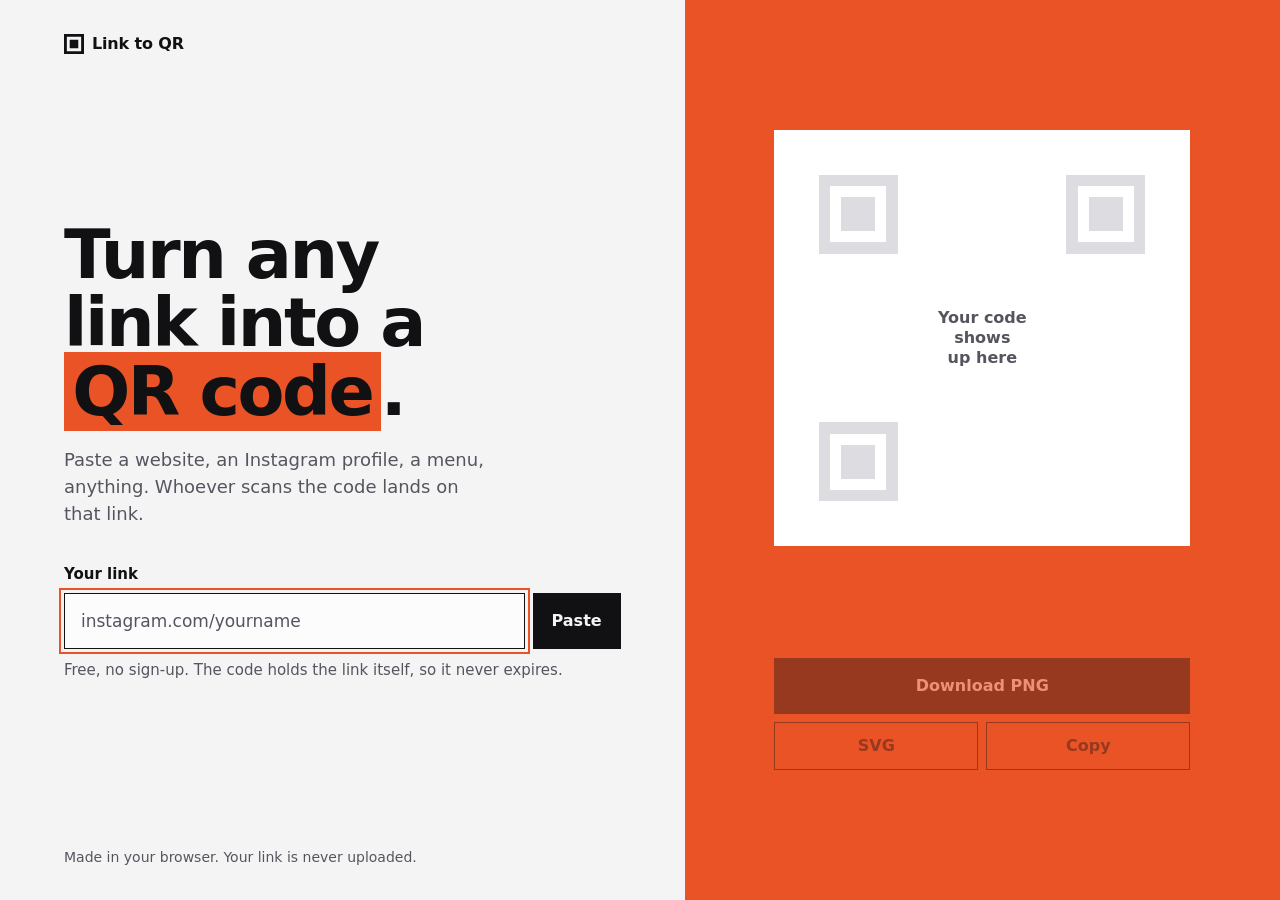
==== index.html @ b822041a "Add Link to QR, a static QR code generator One page, no build step: paste a link, get a QR code that" ====
<!doctype html>
<html lang="en">
<head>
  <meta charset="utf-8">
  <meta name="viewport" content="width=device-width, initial-scale=1, viewport-fit=cover">
  <title>Link to QR: free QR code generator</title>
  <meta name="description" content="Paste any link, a website, an Instagram profile, a menu, and get a QR code that opens it. Free, no sign-up, made in your browser.">
  <meta http-equiv="Content-Security-Policy" content="default-src 'none'; script-src 'self'; style-src 'self'; font-src 'self'; img-src 'self' data: blob:; base-uri 'none'; form-action 'none'">
  <meta name="referrer" content="no-referrer">
  <meta name="color-scheme" content="light dark">
  <meta name="theme-color" content="#f4f4f5" media="(prefers-color-scheme: light)">
  <meta name="theme-color" content="#0f0f11" media="(prefers-color-scheme: dark)">
  <meta property="og:type" content="website">
  <meta property="og:title" content="Link to QR">
  <meta property="og:description" content="Paste any link and get a QR code that opens it. Free, no sign-up.">
  <link rel="icon" href="favicon.svg" type="image/svg+xml">
  <link rel="preload" href="fonts/bricolage-grotesque.woff2" as="font" type="font/woff2" crossorigin>
  <link rel="stylesheet" href="style.css">
  <script src="qrcode.js" defer></script>
  <script src="app.js" type="module"></script>
</head>
<body>
  <main class="page">
    <section class="intro" aria-labelledby="title">
      <p class="brand">
        <svg viewBox="0 0 7 7" aria-hidden="true"><path fill-rule="evenodd" d="M0,0h7v7h-7zM1,1h5v5h-5zM2,2h3v3h-3z"/></svg>
        Link to QR
      </p>

      <div class="pitch">
        <h1 id="title">Turn any link into a <mark>QR&nbsp;code</mark>.</h1>
        <p class="lede">Paste a website, an Instagram profile, a menu, anything. Whoever scans the code lands on that link.</p>

        <form id="form" class="field" novalidate>
          <label for="link">Your link</label>
          <div class="field-row">
            <input id="link" name="link" type="url" inputmode="url" placeholder="instagram.com/yourname" autocomplete="off" autocapitalize="none" autocorrect="off" spellcheck="false" enterkeyhint="done" aria-describedby="hint">
            <button type="button" id="paste" class="btn btn-ink" hidden>Paste</button>
          </div>
          <p id="hint" class="hint">Free, no sign-up. The code holds the link itself, so it never expires.</p>
        </form>
        <noscript><p class="hint is-error">This page needs JavaScript to draw the code.</p></noscript>
      </div>
    </section>

    <section id="stage" class="stage" data-state="empty" aria-label="Your QR code">
      <div class="stage-inner">
        <div class="tile">
          <svg id="qr" viewBox="0 0 37 37" role="img" aria-label="No QR code yet" shape-rendering="crispEdges">
            <path id="qr-path" fill-rule="evenodd" d="M4,4h7v7h-7zM5,5h5v5h-5zM6,6h3v3h-3zM26,4h7v7h-7zM27,5h5v5h-5zM28,6h3v3h-3zM4,26h7v7h-7zM5,27h5v5h-5zM6,28h3v3h-3z"/>
          </svg>
          <p class="tile-note tile-note-empty">Your code shows up here</p>
          <p class="tile-note tile-note-error">Too long to fit in a QR code</p>
        </div>

        <p class="readout">
          <span class="readout-label">Scans to</span>
          <a id="target" class="readout-target" target="_blank" rel="noopener noreferrer"></a>
        </p>

        <div class="actions">
          <button type="button" id="png" class="btn btn-ink" disabled>Download PNG</button>
          <button type="button" id="svg" class="btn btn-line" disabled>SVG</button>
          <button type="button" id="copy" class="btn btn-line" disabled hidden>Copy</button>
          <button type="button" id="share" class="btn btn-line" disabled hidden>Share</button>
        </div>
        <p id="status" class="sr-only" role="status"></p>
      </div>
    </section>

    <footer class="fineprint">Made in your browser. Your link is never uploaded.</footer>
  </main>
</body>
</html>
---- style.css ----
@font-face {
  font-family: "Bricolage Grotesque";
  src: url("fonts/bricolage-grotesque.woff2") format("woff2");
  font-weight: 200 800;
  font-display: swap;
}

/* Shape rule: every corner is square, like the code itself. */
:root {
  color-scheme: light dark;
  --paper: #f4f4f5;
  --ink: #111113;
  --muted: #55555f;
  --field: #fcfcfd;
  --accent: #ea5326;
  --focus: var(--accent);
  --sans: "Bricolage Grotesque", ui-sans-serif, system-ui, sans-serif;
  --ease: cubic-bezier(0.16, 1, 0.3, 1);
}

@media (prefers-color-scheme: dark) {
  :root {
    --paper: #0f0f11;
    --ink: #f1f1f3;
    --muted: #a3a3ad;
    --field: #18181b;
  }
}

*,
*::before,
*::after {
  box-sizing: border-box;
}

html {
  -webkit-text-size-adjust: 100%;
}

body {
  margin: 0;
  background: var(--paper);
  color: var(--ink);
  font: 400 1rem/1.5 var(--sans);
  -webkit-font-smoothing: antialiased;
}

::selection {
  background: var(--accent);
  color: #111113;
}

:focus-visible {
  outline: 2px solid var(--focus);
  outline-offset: 3px;
}

[hidden] {
  display: none !important;
}

.sr-only {
  position: absolute;
  width: 1px;
  height: 1px;
  overflow: hidden;
  clip-path: inset(50%);
  white-space: nowrap;
}

/* Layout: one column on phones, type left and code right from 60rem up. */
.page {
  display: grid;
  grid-template-rows: auto 1fr auto;
  min-height: 100dvh;
}

.intro {
  display: grid;
  grid-template-rows: auto 1fr;
  gap: 2rem;
  padding: 1.25rem max(1.25rem, env(safe-area-inset-right)) 2.5rem max(1.25rem, env(safe-area-inset-left));
}

.fineprint {
  padding: 1rem max(1.25rem, env(safe-area-inset-right)) max(1rem, env(safe-area-inset-bottom)) max(1.25rem, env(safe-area-inset-left));
  color: var(--muted);
  font-size: 0.875rem;
}

@media (min-width: 60rem) {
  .page {
    grid-template-columns: minmax(0, 1.15fr) minmax(0, 1fr);
    grid-template-rows: 1fr auto;
  }

  .intro {
    padding: 2rem clamp(2rem, 5vw, 4.5rem) 1rem;
  }

  .stage {
    grid-column: 2;
    grid-row: 1 / span 2;
  }

  .fineprint {
    grid-column: 1;
    grid-row: 2;
    padding: 1rem clamp(2rem, 5vw, 4.5rem) 2rem;
  }
}

/* Left side */
.brand {
  display: flex;
  align-items: center;
  gap: 0.5rem;
  margin: 0;
  font-weight: 700;
  letter-spacing: -0.01em;
}

.brand svg {
  width: 1.25rem;
  height: 1.25rem;
  fill: currentColor;
}

.pitch {
  align-self: center;
  max-width: 36rem;
}

h1 {
  margin: 0;
  font-size: clamp(2.5rem, 4.4vw + 0.75rem, 4.75rem);
  font-weight: 800;
  line-height: 1;
  letter-spacing: -0.035em;
  text-wrap: balance;
}

mark {
  background: var(--accent);
  color: #111113;
  padding: 0 0.12em;
  -webkit-box-decoration-break: clone;
  box-decoration-break: clone;
}

.lede {
  margin: 1.25rem 0 0;
  max-width: 30rem;
  color: var(--muted);
  font-size: 1.125rem;
  line-height: 1.5;
  text-wrap: pretty;
}

.field {
  margin-top: 2.25rem;
}

.field label {
  display: block;
  margin-bottom: 0.5rem;
  font-size: 0.9375rem;
  font-weight: 600;
}

.field-row {
  display: flex;
  gap: 0.5rem;
}

.field input {
  flex: 1;
  min-width: 0;
  height: 3.5rem;
  padding: 0 1rem;
  border: 1.5px solid var(--ink);
  border-radius: 0;
  background: var(--field);
  color: var(--ink);
  font: 500 1.0625rem var(--sans);
}

.field input::placeholder {
  color: var(--muted);
  opacity: 1;
}

.field input[aria-invalid="true"] {
  border-color: var(--accent);
  box-shadow: inset 0 0 0 1px var(--accent);
}

.field .btn {
  min-height: 3.5rem;
}

.hint {
  min-height: 1.5em;
  margin: 0.625rem 0 0;
  color: var(--muted);
  font-size: 0.9375rem;
}

.hint.is-error {
  color: var(--ink);
  font-weight: 600;
}

/* Buttons */
.btn {
  min-height: 3rem;
  padding: 0 1.125rem;
  border: 1.5px solid var(--ink);
  border-radius: 0;
  font: 600 1rem/1 var(--sans);
  white-space: nowrap;
  cursor: pointer;
  touch-action: manipulation;
  -webkit-tap-highlight-color: transparent;
  transition: background-color 0.15s, color 0.15s, transform 0.1s;
}

.btn-ink {
  background: var(--ink);
  color: var(--paper);
}

.btn-line {
  background: transparent;
  color: var(--ink);
}

@media (hover: hover) {
  .btn-ink:hover:not(:disabled) {
    background: transparent;
    color: var(--ink);
  }

  .btn-line:hover:not(:disabled) {
    background: var(--ink);
    color: var(--paper);
  }
}

.btn:active:not(:disabled) {
  transform: translateY(1px);
}

.btn:disabled {
  opacity: 0.38;
  cursor: not-allowed;
}

/* Right side: the same orange field in light and dark, so its own ink and paper. */
.stage {
  --paper: #f4f4f5;
  --ink: #111113;
  --focus: #111113;
  display: grid;
  place-items: center;
  padding: 2rem max(1.25rem, env(safe-area-inset-right)) 2rem max(1.25rem, env(safe-area-inset-left));
  background: var(--accent);
  color: var(--ink);
}

.stage-inner {
  display: grid;
  gap: 1.25rem;
  width: min(100%, 26rem);
}

.tile {
  display: grid;
  place-items: center;
  aspect-ratio: 1;
  background: #fff;
}

.tile > * {
  grid-area: 1 / 1;
}

.tile svg {
  display: block;
  width: 100%;
  height: 100%;
  fill: #dcdce1;
}

.stage[data-state="ready"] .tile svg {
  fill: #000;
}

.tile-note {
  display: none;
  max-width: 11ch;
  margin: 0;
  color: #55555f;
  font-weight: 600;
  line-height: 1.25;
  text-align: center;
  text-wrap: balance;
}

.stage[data-state="empty"] .tile-note-empty,
.stage[data-state="error"] .tile-note-error {
  display: block;
}

.readout {
  display: grid;
  align-content: start;
  gap: 0.125rem;
  min-height: 4.5rem;
  margin: 0;
}

.stage:not([data-state="ready"]) .readout {
  visibility: hidden;
}

.readout-label {
  font-size: 0.875rem;
  font-weight: 600;
}

.readout-target {
  display: -webkit-box;
  -webkit-box-orient: vertical;
  -webkit-line-clamp: 2;
  overflow: hidden;
  color: inherit;
  font-size: 1.0625rem;
  font-weight: 500;
  line-height: 1.35;
  overflow-wrap: anywhere;
  text-decoration-thickness: 1.5px;
  text-underline-offset: 0.2em;
}

.actions {
  display: flex;
  flex-wrap: wrap;
  gap: 0.5rem;
}

.actions .btn {
  flex: 1 1 0;
}

.actions .btn-ink {
  flex-basis: 100%;
  min-height: 3.5rem;
}

/* Motion: one rise on load, one pop when a code appears. */
@media (prefers-reduced-motion: no-preference) {
  .pitch > *,
  .stage-inner {
    animation: rise 0.6s var(--ease) both;
  }

  .pitch > :nth-child(2) {
    animation-delay: 0.06s;
  }

  .pitch > :nth-child(3),
  .stage-inner {
    animation-delay: 0.12s;
  }

  .stage[data-state="ready"] .tile svg {
    animation: pop 0.3s var(--ease);
  }

  @keyframes rise {
    from {
      opacity: 0;
      transform: translateY(12px);
    }
  }

  @keyframes pop {
    from {
      opacity: 0;
      transform: scale(0.97);
    }
  }
}
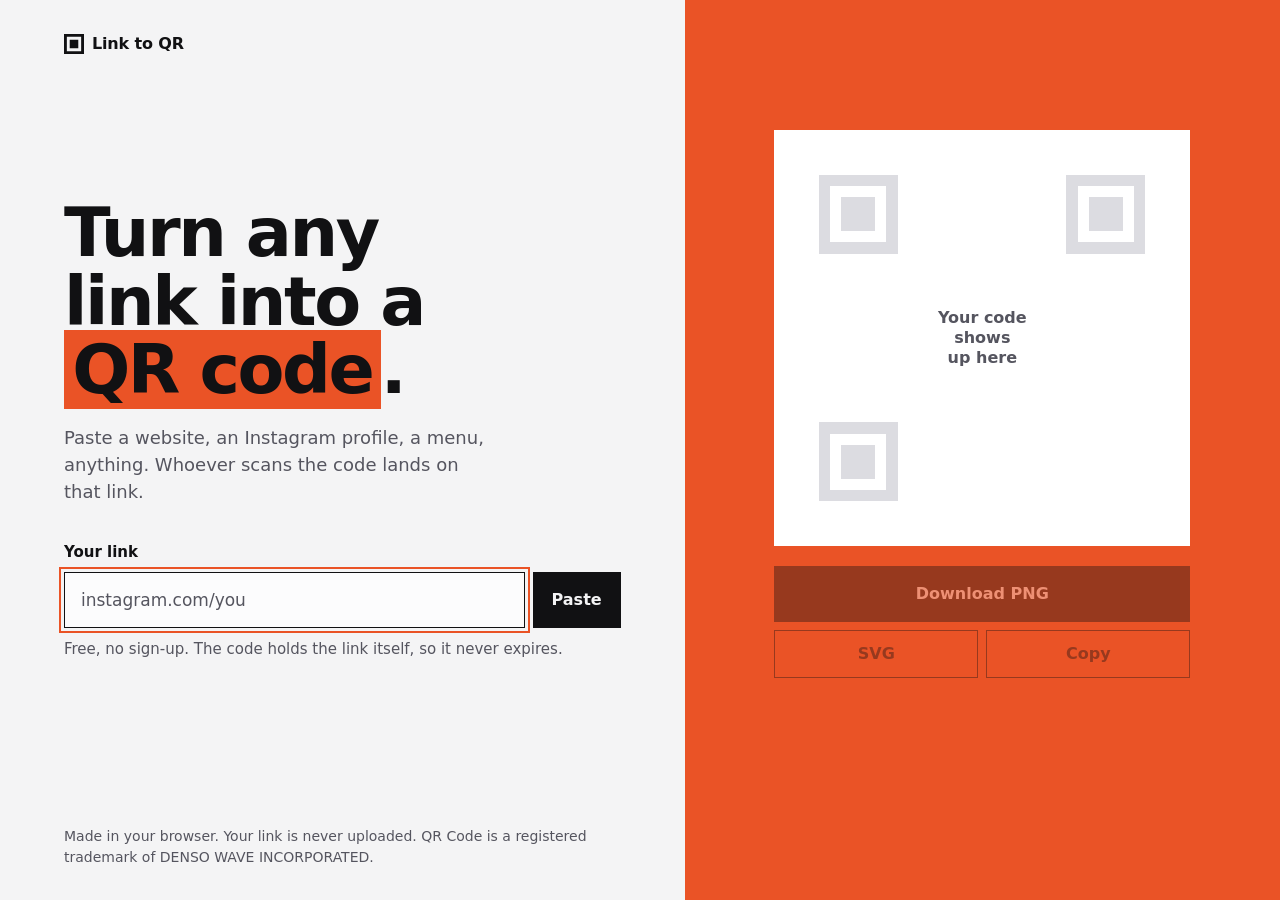
==== commit 00eb3eb8: "Apply review fixes: narrow screens, contrast themes, paste, hints - No sideways scroll below 356 px;" ====
--- a/index.html
+++ b/index.html
@@ -34,7 +34,7 @@
         <form id="form" class="field" novalidate>
           <label for="link">Your link</label>
           <div class="field-row">
-            <input id="link" name="link" type="url" inputmode="url" placeholder="instagram.com/yourname" autocomplete="off" autocapitalize="none" autocorrect="off" spellcheck="false" enterkeyhint="done" aria-describedby="hint">
+            <input id="link" name="link" type="url" inputmode="url" placeholder="instagram.com/you" autocomplete="off" autocapitalize="none" autocorrect="off" spellcheck="false" enterkeyhint="done" aria-describedby="hint">
             <button type="button" id="paste" class="btn btn-ink" hidden>Paste</button>
           </div>
           <p id="hint" class="hint">Free, no sign-up. The code holds the link itself, so it never expires.</p>
@@ -53,22 +53,22 @@
           <p class="tile-note tile-note-error">Too long to fit in a QR code</p>
         </div>
 
+        <div class="actions">
+          <button type="button" id="png" class="btn btn-ink" disabled>Download PNG</button>
+          <button type="button" id="svg" class="btn btn-line" aria-label="Download SVG" disabled>SVG</button>
+          <button type="button" id="copy" class="btn btn-line" disabled hidden>Copy</button>
+          <button type="button" id="share" class="btn btn-line" disabled hidden>Share</button>
+        </div>
+
         <p class="readout">
           <span class="readout-label">Scans to</span>
           <a id="target" class="readout-target" target="_blank" rel="noopener noreferrer"></a>
         </p>
-
-        <div class="actions">
-          <button type="button" id="png" class="btn btn-ink" disabled>Download PNG</button>
-          <button type="button" id="svg" class="btn btn-line" disabled>SVG</button>
-          <button type="button" id="copy" class="btn btn-line" disabled hidden>Copy</button>
-          <button type="button" id="share" class="btn btn-line" disabled hidden>Share</button>
-        </div>
         <p id="status" class="sr-only" role="status"></p>
       </div>
     </section>
 
-    <footer class="fineprint">Made in your browser. Your link is never uploaded.</footer>
+    <footer class="fineprint">Made in your browser. Your link is never uploaded. QR Code is a registered trademark of DENSO WAVE INCORPORATED.</footer>
   </main>
 </body>
 </html>
--- a/style.css
+++ b/style.css
@@ -79,6 +79,7 @@
   display: grid;
   grid-template-rows: auto 1fr;
   gap: 2rem;
+  min-width: 0; /* lets the form shrink on very narrow screens */
   padding: 1.25rem max(1.25rem, env(safe-area-inset-right)) 2.5rem max(1.25rem, env(safe-area-inset-left));
 }
 
@@ -128,6 +129,7 @@
 
 .pitch {
   align-self: center;
+  min-width: 0;
   max-width: 36rem;
 }
 
@@ -138,9 +140,12 @@
   line-height: 1;
   letter-spacing: -0.035em;
   text-wrap: balance;
+  isolation: isolate;
 }
 
 mark {
+  position: relative;
+  z-index: -1; /* behind the letters, so it cannot cut the tail of the "y" above it */
   background: var(--accent);
   color: #111113;
   padding: 0 0.12em;
@@ -200,8 +205,9 @@
 }
 
 .hint {
-  min-height: 1.5em;
+  min-height: 3em; /* two lines, so the page does not jump when the message changes */
   margin: 0.625rem 0 0;
+  text-wrap: balance;
   color: var(--muted);
   font-size: 0.9375rem;
 }
@@ -274,11 +280,19 @@
   width: min(100%, 26rem);
 }
 
+/* Two columns: the tile gives way so code and buttons fit a short laptop window. */
+@media (min-width: 60rem) {
+  .stage-inner {
+    width: min(100%, 26rem, max(15rem, 100dvh - 18rem));
+  }
+}
+
 .tile {
   display: grid;
   place-items: center;
   aspect-ratio: 1;
   background: #fff;
+  forced-color-adjust: none; /* keep white behind the code in Windows contrast themes */
 }
 
 .tile > * {
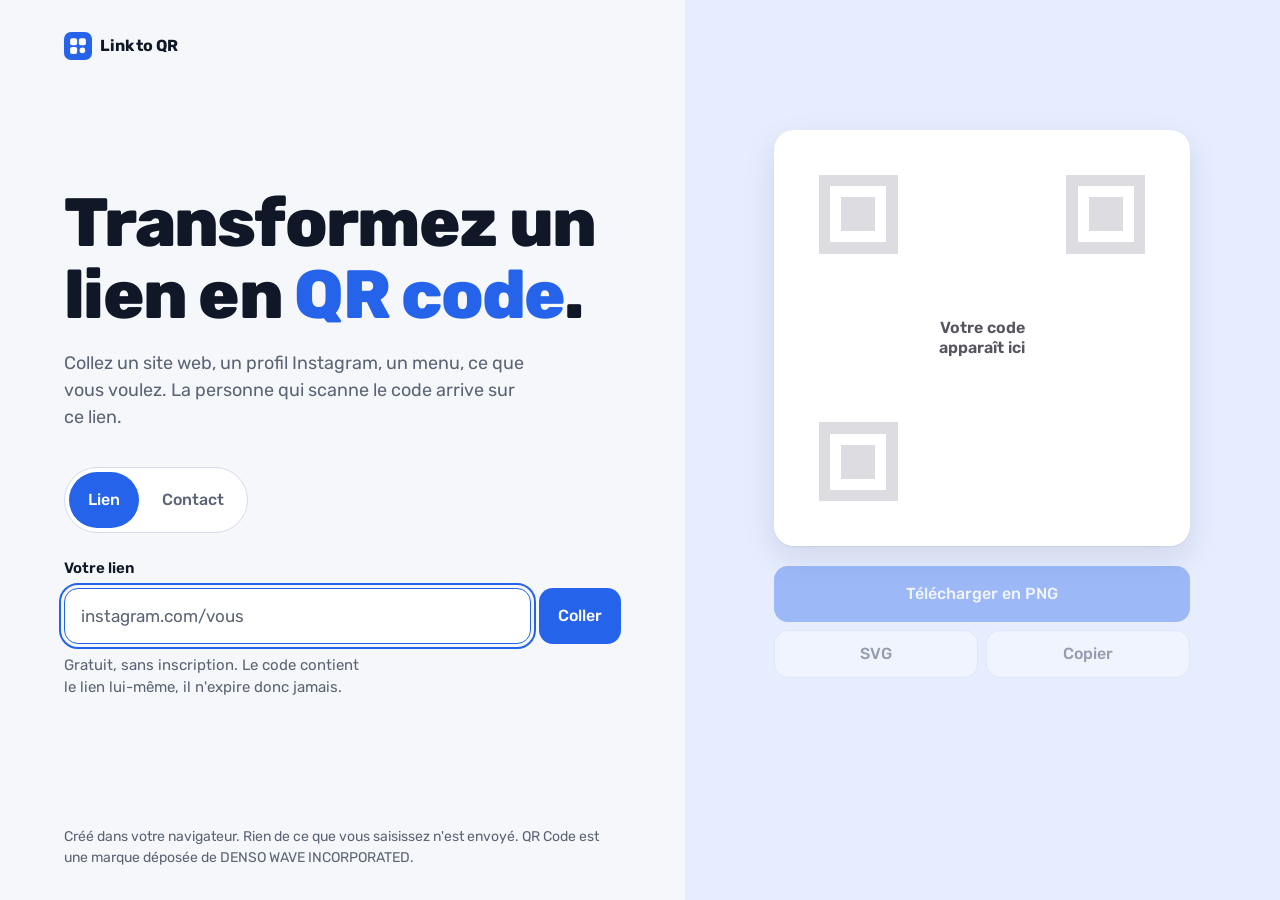
==== commit c25ded65: "Add contact QR codes and a contact page, new blue look, French text - Link / Contact switch on the m" ====
--- a/index.html
+++ b/index.html
@@ -1,20 +1,20 @@
 <!doctype html>
-<html lang="en">
+<html lang="fr">
 <head>
   <meta charset="utf-8">
   <meta name="viewport" content="width=device-width, initial-scale=1, viewport-fit=cover">
-  <title>Link to QR: free QR code generator</title>
-  <meta name="description" content="Paste any link, a website, an Instagram profile, a menu, and get a QR code that opens it. Free, no sign-up, made in your browser.">
+  <title>Link to QR : générateur de QR code gratuit</title>
+  <meta name="description" content="Collez un lien (site web, profil Instagram, menu) et obtenez un QR code qui l'ouvre. Ou créez un QR code contact qui vous enregistre dans un téléphone. Gratuit, sans inscription, créé dans votre navigateur.">
   <meta http-equiv="Content-Security-Policy" content="default-src 'none'; script-src 'self'; style-src 'self'; font-src 'self'; img-src 'self' data: blob:; base-uri 'none'; form-action 'none'">
   <meta name="referrer" content="no-referrer">
   <meta name="color-scheme" content="light dark">
-  <meta name="theme-color" content="#f4f4f5" media="(prefers-color-scheme: light)">
-  <meta name="theme-color" content="#0f0f11" media="(prefers-color-scheme: dark)">
+  <meta name="theme-color" content="#f5f7fb" media="(prefers-color-scheme: light)">
+  <meta name="theme-color" content="#0c111d" media="(prefers-color-scheme: dark)">
   <meta property="og:type" content="website">
   <meta property="og:title" content="Link to QR">
-  <meta property="og:description" content="Paste any link and get a QR code that opens it. Free, no sign-up.">
+  <meta property="og:description" content="Collez un lien et obtenez un QR code qui l'ouvre. Gratuit, sans inscription.">
   <link rel="icon" href="favicon.svg" type="image/svg+xml">
-  <link rel="preload" href="fonts/bricolage-grotesque.woff2" as="font" type="font/woff2" crossorigin>
+  <link rel="preload" href="fonts/rubik.woff2" as="font" type="font/woff2" crossorigin>
   <link rel="stylesheet" href="style.css">
   <script src="qrcode.js" defer></script>
   <script src="app.js" type="module"></script>
@@ -23,52 +23,75 @@
   <main class="page">
     <section class="intro" aria-labelledby="title">
       <p class="brand">
-        <svg viewBox="0 0 7 7" aria-hidden="true"><path fill-rule="evenodd" d="M0,0h7v7h-7zM1,1h5v5h-5zM2,2h3v3h-3z"/></svg>
+        <svg viewBox="0 0 32 32" aria-hidden="true"><rect width="32" height="32" rx="8" fill="#2563eb"/><rect x="7" y="7" width="8" height="8" rx="2.2" fill="#fff"/><rect x="17" y="7" width="8" height="8" rx="2.2" fill="#fff"/><rect x="7" y="17" width="8" height="8" rx="2.2" fill="#fff"/><circle cx="21" cy="21" r="3.2" fill="#fff"/></svg>
         Link to QR
       </p>
 
       <div class="pitch">
-        <h1 id="title">Turn any link into a <mark>QR&nbsp;code</mark>.</h1>
-        <p class="lede">Paste a website, an Instagram profile, a menu, anything. Whoever scans the code lands on that link.</p>
+        <h1 id="title">Transformez <span data-for="link">un lien</span><span data-for="contact" hidden>un contact</span> en <mark>QR&nbsp;code</mark>.</h1>
+        <p class="lede" data-for="link">Collez un site web, un profil Instagram, un menu, ce que vous voulez. La personne qui scanne le code arrive sur ce lien.</p>
+        <p class="lede" data-for="contact" hidden>Saisissez vos coordonnées. La personne qui scanne le code vous ajoute à ses contacts en un geste.</p>
 
         <form id="form" class="field" novalidate>
-          <label for="link">Your link</label>
-          <div class="field-row">
-            <input id="link" name="link" type="url" inputmode="url" placeholder="instagram.com/you" autocomplete="off" autocapitalize="none" autocorrect="off" spellcheck="false" enterkeyhint="done" aria-describedby="hint">
-            <button type="button" id="paste" class="btn btn-ink" hidden>Paste</button>
+          <div class="switch" role="group" aria-label="Contenu du code">
+            <button type="button" class="btn" data-mode="link" aria-pressed="true">Lien</button>
+            <button type="button" class="btn" data-mode="contact" aria-pressed="false">Contact</button>
           </div>
-          <p id="hint" class="hint">Free, no sign-up. The code holds the link itself, so it never expires.</p>
+
+          <div data-for="link">
+            <label for="link">Votre lien</label>
+            <div class="field-row">
+              <input id="link" name="link" type="url" inputmode="url" placeholder="instagram.com/vous" autocomplete="off" autocapitalize="none" autocorrect="off" spellcheck="false" enterkeyhint="done" aria-describedby="hint">
+              <button type="button" id="paste" class="btn btn-ink" hidden>Coller</button>
+            </div>
+          </div>
+
+          <div id="contact" data-for="contact" hidden>
+            <div class="contact">
+              <label>Prénom <input name="first" type="text" autocomplete="given-name"></label>
+              <label>Nom <input name="last" type="text" autocomplete="family-name"></label>
+              <label class="roomy">Téléphone <input name="phone" type="tel" inputmode="tel" autocomplete="tel" placeholder="+33 6 00 00 00 00"></label>
+              <label class="roomy">E-mail <input name="email" type="email" autocomplete="email" autocapitalize="none" spellcheck="false"></label>
+              <label>Société <input name="org" type="text" autocomplete="organization"></label>
+              <label>Fonction <input name="title" type="text" autocomplete="organization-title"></label>
+              <label class="wide">Site web <input name="url" type="text" inputmode="url" autocomplete="url" autocapitalize="none" spellcheck="false" enterkeyhint="done"></label>
+            </div>
+            <p class="more">Envie d'une photo et de boutons pour appeler en un geste ? <a href="card/">Voir une page contact</a>.</p>
+          </div>
+
+          <p id="hint" class="hint">Gratuit, sans inscription. Le code contient le lien lui-même, il n'expire donc jamais.</p>
         </form>
-        <noscript><p class="hint is-error">This page needs JavaScript to draw the code.</p></noscript>
+        <noscript><p class="hint is-error">Cette page a besoin de JavaScript pour dessiner le code.</p></noscript>
       </div>
     </section>
 
-    <section id="stage" class="stage" data-state="empty" aria-label="Your QR code">
+    <section id="stage" class="stage" data-state="empty" aria-label="Votre QR code">
       <div class="stage-inner">
         <div class="tile">
-          <svg id="qr" viewBox="0 0 37 37" role="img" aria-label="No QR code yet" shape-rendering="crispEdges">
+          <svg id="qr" viewBox="0 0 37 37" role="img" aria-label="Pas encore de QR code" shape-rendering="crispEdges">
             <path id="qr-path" fill-rule="evenodd" d="M4,4h7v7h-7zM5,5h5v5h-5zM6,6h3v3h-3zM26,4h7v7h-7zM27,5h5v5h-5zM28,6h3v3h-3zM4,26h7v7h-7zM5,27h5v5h-5zM6,28h3v3h-3z"/>
           </svg>
-          <p class="tile-note tile-note-empty">Your code shows up here</p>
-          <p class="tile-note tile-note-error">Too long to fit in a QR code</p>
+          <p class="tile-note tile-note-empty">Votre code apparaît ici</p>
+          <p class="tile-note tile-note-error">Trop long pour un QR code</p>
         </div>
 
         <div class="actions">
-          <button type="button" id="png" class="btn btn-ink" disabled>Download PNG</button>
-          <button type="button" id="svg" class="btn btn-line" aria-label="Download SVG" disabled>SVG</button>
-          <button type="button" id="copy" class="btn btn-line" disabled hidden>Copy</button>
-          <button type="button" id="share" class="btn btn-line" disabled hidden>Share</button>
+          <button type="button" id="png" class="btn btn-ink" disabled>Télécharger en PNG</button>
+          <button type="button" id="svg" class="btn btn-line" aria-label="Télécharger en SVG" disabled>SVG</button>
+          <button type="button" id="copy" class="btn btn-line" disabled hidden>Copier</button>
+          <button type="button" id="share" class="btn btn-line" disabled hidden>Partager</button>
         </div>
 
         <p class="readout">
-          <span class="readout-label">Scans to</span>
+          <span class="readout-label" data-for="link">Ouvre</span>
+          <span class="readout-label" data-for="contact" hidden>Ajoute aux contacts</span>
           <a id="target" class="readout-target" target="_blank" rel="noopener noreferrer"></a>
         </p>
         <p id="status" class="sr-only" role="status"></p>
       </div>
     </section>
 
-    <footer class="fineprint">Made in your browser. Your link is never uploaded. QR Code is a registered trademark of DENSO WAVE INCORPORATED.</footer>
+    <footer class="fineprint">Créé dans votre navigateur. Rien de ce que vous saisissez n'est envoyé. QR Code est une marque déposée de DENSO WAVE INCORPORATED.</footer>
   </main>
 </body>
 </html>
--- a/style.css
+++ b/style.css
@@ -1,29 +1,38 @@
 @font-face {
-  font-family: "Bricolage Grotesque";
-  src: url("fonts/bricolage-grotesque.woff2") format("woff2");
-  font-weight: 200 800;
+  font-family: "Rubik";
+  src: url("fonts/rubik.woff2") format("woff2");
+  font-weight: 300 900;
   font-display: swap;
 }
 
-/* Shape rule: every corner is square, like the code itself. */
+/* Shape rule: soft corners everywhere, one blue for anything you can press. */
 :root {
   color-scheme: light dark;
-  --paper: #f4f4f5;
-  --ink: #111113;
-  --muted: #55555f;
-  --field: #fcfcfd;
-  --accent: #ea5326;
-  --focus: var(--accent);
-  --sans: "Bricolage Grotesque", ui-sans-serif, system-ui, sans-serif;
+  --paper: #f5f7fb;
+  --ink: #101828;
+  --muted: #5b6474;
+  --field: #fff;
+  --line: #d5dbe6;
+  --tint: #e6edff; /* behind the code */
+  --accent: #2563eb;
+  --accent-text: #2563eb; /* the blue when it is text on the page */
+  --danger: #d92d20;
+  --focus: var(--accent-text);
+  --radius: 0.875rem;
+  --sans: "Rubik", ui-sans-serif, system-ui, sans-serif;
   --ease: cubic-bezier(0.16, 1, 0.3, 1);
 }
 
 @media (prefers-color-scheme: dark) {
   :root {
-    --paper: #0f0f11;
-    --ink: #f1f1f3;
-    --muted: #a3a3ad;
-    --field: #18181b;
+    --paper: #0c111d;
+    --ink: #eef1f6;
+    --muted: #a0a9b8;
+    --field: #161c2a;
+    --line: #2d3648;
+    --tint: #111a33;
+    --accent-text: #7da2ff;
+    --danger: #f97066;
   }
 }
 
@@ -47,7 +56,7 @@
 
 ::selection {
   background: var(--accent);
-  color: #111113;
+  color: #fff;
 }
 
 :focus-visible {
@@ -122,9 +131,8 @@
 }
 
 .brand svg {
-  width: 1.25rem;
-  height: 1.25rem;
-  fill: currentColor;
+  width: 1.75rem;
+  height: 1.75rem;
 }
 
 .pitch {
@@ -137,20 +145,15 @@
   margin: 0;
   font-size: clamp(2.5rem, 4.4vw + 0.75rem, 4.75rem);
   font-weight: 800;
-  line-height: 1;
-  letter-spacing: -0.035em;
+  line-height: 1.05;
+  letter-spacing: -0.025em;
   text-wrap: balance;
   isolation: isolate;
 }
 
 mark {
-  position: relative;
-  z-index: -1; /* behind the letters, so it cannot cut the tail of the "y" above it */
-  background: var(--accent);
-  color: #111113;
-  padding: 0 0.12em;
-  -webkit-box-decoration-break: clone;
-  box-decoration-break: clone;
+  background: none;
+  color: var(--accent-text);
 }
 
 .lede {
@@ -173,6 +176,29 @@
   font-weight: 600;
 }
 
+/* Link or contact: the pressed one is filled. */
+.switch {
+  display: inline-flex;
+  gap: 0.25rem;
+  margin-bottom: 1.5rem;
+  padding: 0.25rem;
+  border: 1.5px solid var(--line);
+  border-radius: 999px;
+  background: var(--field);
+}
+
+.switch .btn {
+  min-height: 2.5rem;
+  border-radius: 999px;
+  background: transparent;
+  color: var(--muted);
+}
+
+.switch .btn[aria-pressed="true"] {
+  background: var(--accent);
+  color: #fff;
+}
+
 .field-row {
   display: flex;
   gap: 0.5rem;
@@ -183,11 +209,15 @@
   min-width: 0;
   height: 3.5rem;
   padding: 0 1rem;
-  border: 1.5px solid var(--ink);
-  border-radius: 0;
+  border: 1.5px solid var(--line);
+  border-radius: var(--radius);
   background: var(--field);
   color: var(--ink);
-  font: 500 1.0625rem var(--sans);
+  font: 400 1.0625rem var(--sans);
+}
+
+.field input:focus {
+  border-color: var(--accent-text);
 }
 
 .field input::placeholder {
@@ -196,12 +226,51 @@
 }
 
 .field input[aria-invalid="true"] {
-  border-color: var(--accent);
-  box-shadow: inset 0 0 0 1px var(--accent);
+  border-color: var(--danger);
+  box-shadow: inset 0 0 0 1px var(--danger);
 }
 
 .field .btn {
   min-height: 3.5rem;
+}
+
+.contact {
+  display: grid;
+  grid-template-columns: 1fr 1fr;
+  gap: 0.75rem;
+}
+
+.contact label {
+  min-width: 0;
+  margin: 0;
+}
+
+.contact input {
+  display: block;
+  width: 100%;
+  height: 3rem;
+  margin-top: 0.375rem;
+}
+
+.contact .wide {
+  grid-column: 1 / -1;
+}
+
+@media (max-width: 26rem) {
+  .contact .roomy {
+    grid-column: 1 / -1;
+  }
+}
+
+.more {
+  margin: 0.75rem 0 0;
+  color: var(--muted);
+  font-size: 0.9375rem;
+}
+
+.more a {
+  color: var(--accent-text);
+  text-underline-offset: 0.2em;
 }
 
 .hint {
@@ -221,9 +290,9 @@
 .btn {
   min-height: 3rem;
   padding: 0 1.125rem;
-  border: 1.5px solid var(--ink);
-  border-radius: 0;
-  font: 600 1rem/1 var(--sans);
+  border: 1.5px solid transparent;
+  border-radius: var(--radius);
+  font: 500 1rem/1 var(--sans);
   white-space: nowrap;
   cursor: pointer;
   touch-action: manipulation;
@@ -232,24 +301,24 @@
 }
 
 .btn-ink {
-  background: var(--ink);
-  color: var(--paper);
+  background: var(--accent);
+  color: #fff;
 }
 
 .btn-line {
-  background: transparent;
+  border-color: var(--line);
+  background: var(--field);
   color: var(--ink);
 }
 
 @media (hover: hover) {
   .btn-ink:hover:not(:disabled) {
-    background: transparent;
-    color: var(--ink);
+    background: #1d4ed8;
   }
 
   .btn-line:hover:not(:disabled) {
-    background: var(--ink);
-    color: var(--paper);
+    border-color: var(--accent-text);
+    color: var(--accent-text);
   }
 }
 
@@ -262,16 +331,12 @@
   cursor: not-allowed;
 }
 
-/* Right side: the same orange field in light and dark, so its own ink and paper. */
+/* Right side: the code on a soft blue field. */
 .stage {
-  --paper: #f4f4f5;
-  --ink: #111113;
-  --focus: #111113;
   display: grid;
   place-items: center;
   padding: 2rem max(1.25rem, env(safe-area-inset-right)) 2rem max(1.25rem, env(safe-area-inset-left));
-  background: var(--accent);
-  color: var(--ink);
+  background: var(--tint);
 }
 
 .stage-inner {
@@ -291,7 +356,10 @@
   display: grid;
   place-items: center;
   aspect-ratio: 1;
+  overflow: hidden;
+  border-radius: 1.25rem;
   background: #fff;
+  box-shadow: 0 1px 2px rgb(16 24 40 / 0.06), 0 12px 32px rgb(16 24 40 / 0.1);
   forced-color-adjust: none; /* keep white behind the code in Windows contrast themes */
 }
 
@@ -379,11 +447,11 @@
     animation: rise 0.6s var(--ease) both;
   }
 
-  .pitch > :nth-child(2) {
+  .pitch > .lede {
     animation-delay: 0.06s;
   }
 
-  .pitch > :nth-child(3),
+  .pitch > .field,
   .stage-inner {
     animation-delay: 0.12s;
   }
